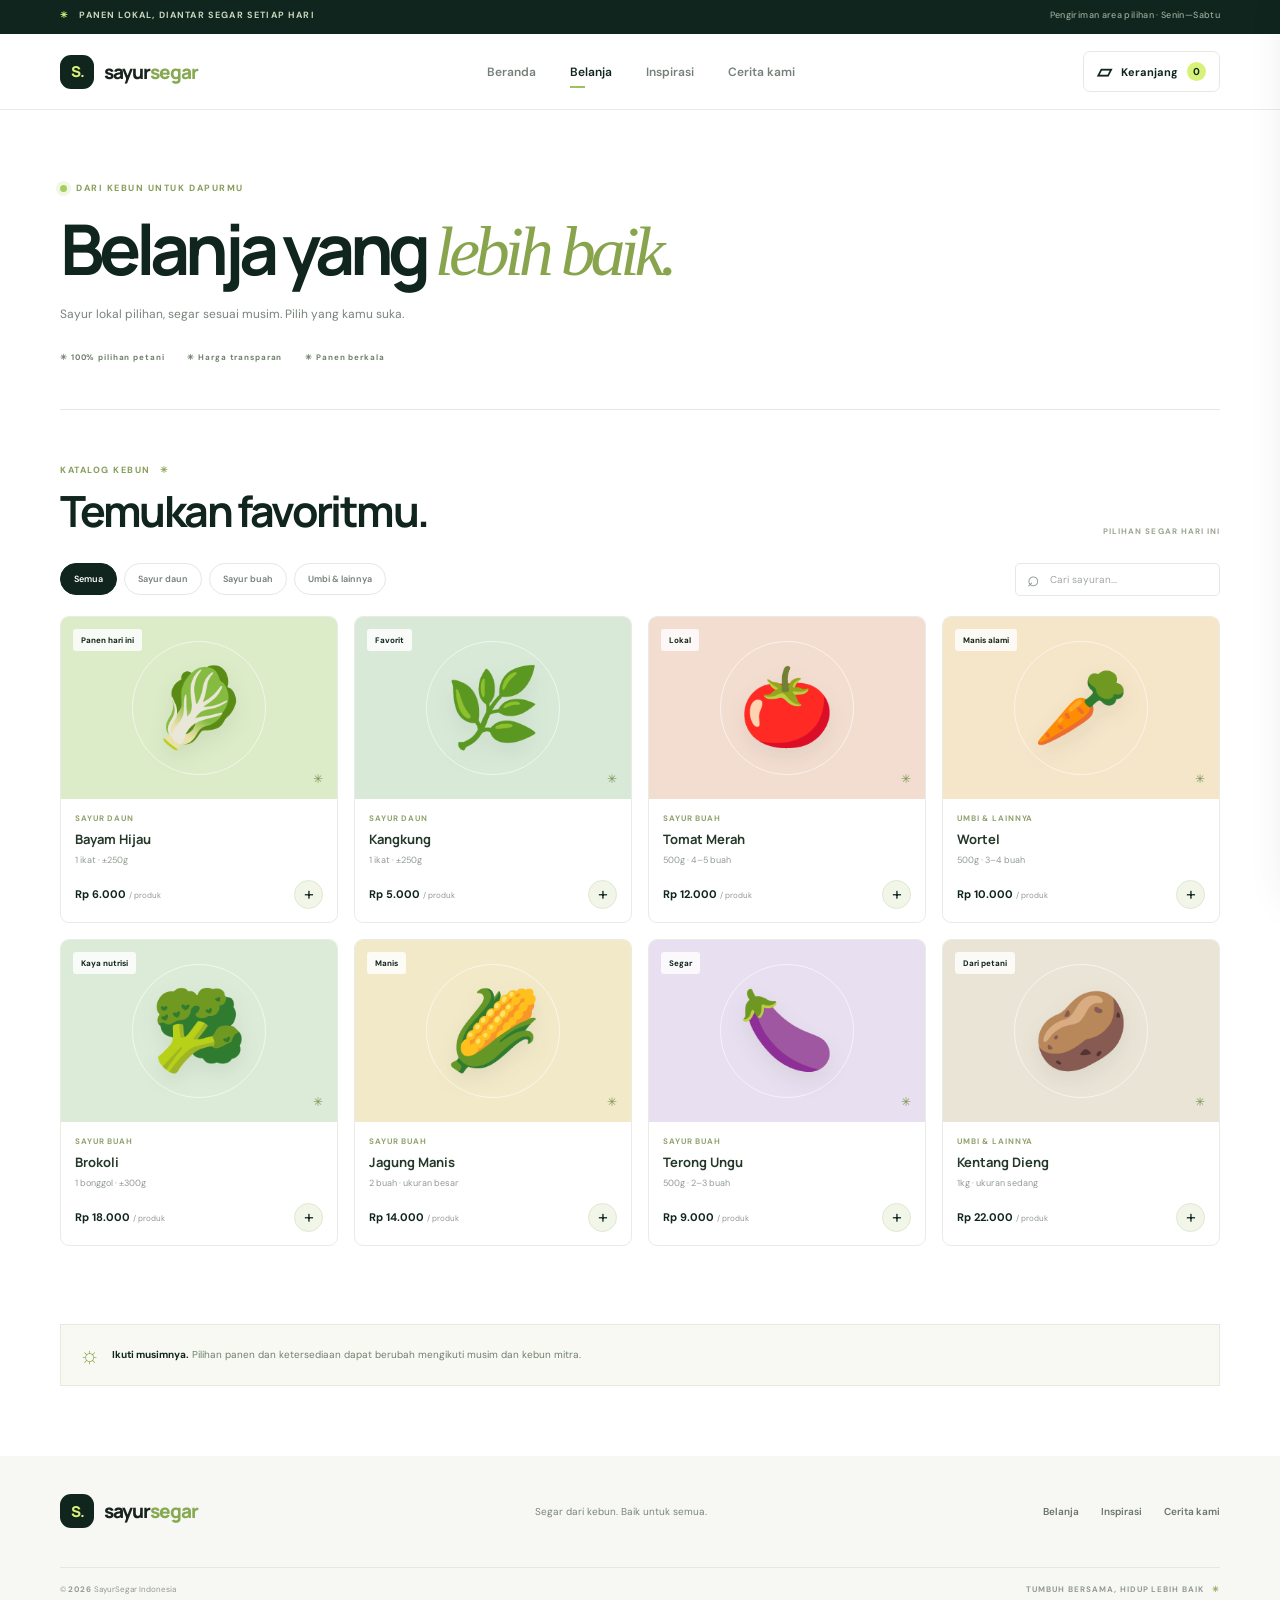
==== produk.html @ 044758dc "Upgrade SayurSegar to modern multi-page Indonesian market website" ====
<!doctype html>
<html lang="id"><head><meta charset="utf-8"><meta name="viewport" content="width=device-width, initial-scale=1"><meta name="theme-color" content="#10251d"><meta name="description" content="Belanja sayuran lokal segar dari petani Indonesia di SayurSegar."><title>Belanja Sayur — SayurSegar</title><link rel="preconnect" href="https://fonts.googleapis.com"><link rel="preconnect" href="https://fonts.gstatic.com" crossorigin><link href="https://fonts.googleapis.com/css2?family=DM+Sans:wght@400;500;600;700&family=Manrope:wght@500;600;700;800&display=swap" rel="stylesheet"><link rel="stylesheet" href="styles.css"><script src="app.js" defer></script></head>
<body><div class="topline"><span>✳</span> PANEN LOKAL, DIANTAR SEGAR SETIAP HARI <span class="topline-right">Pengiriman area pilihan · Senin—Sabtu</span></div><header class="site-header"><a class="brand" href="index.html"><span class="brand-icon">S.</span><span>sayur<span>segar</span></span></a><nav class="main-nav" aria-label="Navigasi utama"><a href="index.html">Beranda</a><a class="active" href="produk.html">Belanja</a><a href="resep.html">Inspirasi</a><a href="tentang.html">Cerita kami</a></nav><button class="cart-button" data-open-cart aria-label="Buka keranjang"><span class="cart-symbol">▱</span><span>Keranjang</span><span class="cart-count" id="cart-count">0</span></button></header>
<main><section class="page-hero wrap"><p class="eyebrow"><span class="pulse-dot"></span> DARI KEBUN UNTUK DAPURMU</p><h1>Belanja yang <em>lebih baik.</em></h1><p>Sayur lokal pilihan, segar sesuai musim. Pilih yang kamu suka.</p><div class="page-hero-meta"><span>✳ 100% pilihan petani</span><span>✳ Harga transparan</span><span>✳ Panen berkala</span></div></section><section class="section wrap catalog"><div class="section-head"><div><p class="eyebrow">KATALOG KEBUN <span>✳</span></p><h2>Temukan favoritmu.</h2></div><span class="catalog-note">PILIHAN SEGAR HARI INI</span></div><div class="product-toolbar"><div class="category-list" role="group" aria-label="Filter kategori"><button class="category-chip active" data-category="Semua">Semua</button><button class="category-chip" data-category="Daun">Sayur daun</button><button class="category-chip" data-category="Buah">Sayur buah</button><button class="category-chip" data-category="Umbi">Umbi & lainnya</button></div><label class="search-box"><span aria-hidden="true">⌕</span><input id="search-input" type="search" placeholder="Cari sayuran..." aria-label="Cari sayuran"></label></div><div class="product-grid" id="daftar-produk" aria-live="polite"></div></section><section class="season-note wrap"><span>☼</span><p><strong>Ikuti musimnya.</strong> Pilihan panen dan ketersediaan dapat berubah mengikuti musim dan kebun mitra.</p></section></main>
<footer class="site-footer"><div class="footer-main"><a class="brand" href="index.html"><span class="brand-icon">S.</span><span>sayur<span>segar</span></span></a><p>Segar dari kebun. Baik untuk semua.</p><nav aria-label="Navigasi footer"><a href="produk.html">Belanja</a><a href="resep.html">Inspirasi</a><a href="tentang.html">Cerita kami</a></nav></div><div class="footer-bottom"><span>© <span data-year></span> SayurSegar Indonesia</span><span>TUMBUH BERSAMA, HIDUP LEBIH BAIK <b>✳</b></span></div></footer><div class="toast" id="toast" role="status" aria-live="polite"></div><aside class="cart-drawer" id="cart-drawer" aria-label="Keranjang belanja" aria-hidden="true"><div class="drawer-header"><div><p class="eyebrow">PILIHANMU</p><h2>Keranjang</h2></div><button class="close-cart" data-close-cart aria-label="Tutup keranjang">×</button></div><div class="cart-items" id="cart-items"></div><div class="cart-footer"><div class="cart-total"><span>Total belanja</span><strong id="cart-total">Rp0</strong></div><button class="checkout-button" id="checkout-button">Lanjut pesan <span>↗</span></button><p class="checkout-note">Ongkir dihitung saat konfirmasi pesanan.</p></div></aside><div class="drawer-backdrop" id="drawer-backdrop"></div></body></html>
---- styles.css ----
@import url('https://fonts.googleapis.com/css2?family=DM+Sans:wght@400;500;600;700&family=Manrope:wght@500;600;700;800&display=swap');
:root{--forest:#10251d;--forest-2:#18382a;--moss:#7d9b55;--lime:#d8f279;--paper:#f6f7f1;--ink:#17231c;--muted:#758078;--line:#e6e9e1;--white:#fff;--serif:Georgia,'Times New Roman',serif}*{box-sizing:border-box}html{scroll-behavior:smooth;scroll-padding-top:90px}body{margin:0;color:var(--ink);background:#fff;font-family:'DM Sans',sans-serif;-webkit-font-smoothing:antialiased}button,input{font:inherit}button,a{-webkit-tap-highlight-color:transparent}a{color:inherit;text-decoration:none}.wrap{width:min(1160px,calc(100% - 64px));margin-inline:auto}.topline{height:34px;background:var(--forest);color:#c9d5bd;padding:9px max(32px,calc((100% - 1160px)/2));font-size:9px;font-weight:700;letter-spacing:.13em}.topline>span:first-child{color:var(--lime);padding-right:7px}.topline-right{float:right;color:#9da99c;font-weight:500;letter-spacing:.04em}.site-header{position:sticky;z-index:10;top:0;height:76px;padding:0 max(32px,calc((100% - 1160px)/2));display:flex;align-items:center;justify-content:space-between;background:#ffffffed;border-bottom:1px solid #e8ebe4;backdrop-filter:blur(16px)}.brand{display:inline-flex;align-items:center;gap:10px;font-family:Manrope,sans-serif;font-size:19px;font-weight:800;letter-spacing:-1px}.brand>span:last-child>span{color:#86a951}.brand-icon{display:grid;place-items:center;width:34px;height:34px;border-radius:11px;background:var(--forest);color:var(--lime);font-size:15px;letter-spacing:-1px}.main-nav{display:flex;align-items:center;gap:34px;color:#758078;font-size:12px;font-weight:600}.main-nav a{position:relative;padding:10px 0;transition:color .2s}.main-nav a:hover,.main-nav a.active{color:var(--forest)}.main-nav a.active:after{position:absolute;content:'';bottom:2px;left:0;width:15px;height:2px;background:#a0bf65}.cart-button{display:flex;align-items:center;gap:9px;padding:10px 13px;border:1px solid var(--line);border-radius:7px;background:white;color:var(--forest);font-size:11px;font-weight:700;cursor:pointer}.cart-symbol{font-size:19px;line-height:12px}.cart-count{display:grid;place-items:center;min-width:19px;height:19px;padding:0 4px;border-radius:20px;background:var(--lime);color:var(--forest);font-size:10px}.hero{position:relative;min-height:535px;display:grid;grid-template-columns:1fr .95fr;align-items:center;padding-top:45px;padding-bottom:58px}.hero-content{position:relative;z-index:2;padding-left:34px}.eyebrow{display:flex;align-items:center;gap:9px;margin:0 0 18px;color:#879e5b;font-size:9px;font-weight:700;letter-spacing:.17em}.pulse-dot{width:7px;height:7px;border-radius:50%;background:#a7cd60;box-shadow:0 0 0 4px #a7cd602b}.hero h1,.page-hero h1{margin:0;color:var(--forest);font-family:Manrope,sans-serif;font-size:clamp(54px,7vw,86px);font-weight:700;line-height:1.04;letter-spacing:-.075em}.hero h1 span{color:#8aa852}.hero-description{max-width:405px;margin:20px 0 25px;color:#78837a;font-size:13px;line-height:1.8}.hero-actions{display:flex;align-items:center;gap:25px}.button{display:inline-flex;align-items:center;gap:24px;padding:14px 17px;border-radius:6px;font-size:11px;font-weight:700;transition:transform .2s,background .2s}.button:hover{transform:translateY(-2px)}.button-lime{background:var(--lime);color:var(--forest)}.button-lime:hover{background:#c9e76b}.button span{font-size:16px}.quiet-link,.arrow-link{color:var(--forest);font-size:11px;font-weight:700}.quiet-link span{padding-left:6px}.hero-stat{display:flex;align-items:center;gap:10px;margin-top:30px}.stat-avatars{display:flex;padding-left:4px}.stat-avatars span{display:grid;place-items:center;width:27px;height:27px;margin-left:-4px;border:2px solid #fff;border-radius:50%;background:#edf1e5;font-size:12px}.hero-stat p{margin:0;color:#7a847c;font-size:10px}.hero-stat strong{color:var(--forest)}.hero-visual{position:relative;min-height:400px;display:grid;place-items:center;overflow:hidden;background:radial-gradient(ellipse at center,#203f2d 0%,#142e22 49%,transparent 70%)}.hero-visual:before{position:absolute;content:'';inset:30px 10px 15px;border:1px solid #92b16c26;border-radius:48% 52% 43% 57%/53% 44% 56% 47%;transform:rotate(-12deg)}.orbit{position:absolute;width:322px;height:322px;border:1px solid #c7e77d26;border-radius:50%}.orbit-a{transform:scaleX(1.34) rotate(34deg)}.orbit-b{transform:scaleX(.72) rotate(-35deg)}.hero-glow{position:absolute;width:190px;height:190px;border-radius:50%;background:#b4d76828;filter:blur(30px)}.hero-produce{position:relative;z-index:1;display:grid;place-items:center;width:240px;height:240px;border:1px solid #d5ef852e;border-radius:47% 53% 52% 48%;background:radial-gradient(circle at 35% 29%,#355b3d,#163725 68%);box-shadow:0 0 70px #a9d05d24,inset 0 0 40px #d7ed9f13;font-size:126px;animation:float 6s ease-in-out infinite}.hero-produce:after{position:absolute;content:'✳';right:22px;top:21px;color:var(--lime);font-size:16px}.floating-chip{position:absolute;z-index:2;padding:10px 13px;border:1px solid #eff6e72b;border-radius:5px;background:#173527d9;color:#edf3df;font-size:9px;font-weight:600;backdrop-filter:blur(8px)}.floating-chip span{padding-right:5px;color:var(--lime)}.chip-one{top:73px;right:9px}.chip-two{bottom:83px;left:5px}.visual-index{position:absolute;right:4px;bottom:28px;color:#91a08e;font-size:8px;letter-spacing:.13em}.visual-index i{display:inline-block;width:28px;height:1px;margin:0 8px 3px;background:#a7c974}.hero-bottom-label{position:absolute;bottom:16px;left:34px;color:#8f998e;font-size:8px;font-weight:700;letter-spacing:.16em}.hero-bottom-label span{padding-left:8px;color:#92ad62}.ticker{overflow:hidden;padding:15px 0;background:#f0f3e8;color:var(--forest);white-space:nowrap}.ticker div{width:max-content;animation:marquee 35s linear infinite;font-size:9px;font-weight:700;letter-spacing:.13em}.ticker span{padding:0 25px;color:#8eaa59}.section{padding-top:83px;padding-bottom:78px}.section-head{display:flex;align-items:flex-end;justify-content:space-between}.section-head .eyebrow{margin-bottom:11px}.section-head .eyebrow span{color:#8faa5a}.section-head h2,.editorial-copy h2,.recipe-promo h2,.values-inner h2,.about-cta h2{margin:0;color:var(--forest);font-family:Manrope,sans-serif;font-size:clamp(28px,4vw,43px);line-height:1.12;letter-spacing:-.06em}.section-head h2 em,.editorial-copy h2 em,.values-inner h2 em,.about-cta h2 em{color:#88a54e;font-family:var(--serif);font-weight:400}.arrow-link{padding-bottom:5px}.arrow-link span{padding-left:10px;font-size:16px}.section-lead{margin:10px 0 25px;color:#7b847d;font-size:11px}.product-grid{display:grid;grid-template-columns:repeat(4,minmax(0,1fr));gap:16px}.product-card{overflow:hidden;border:1px solid #e9ece5;border-radius:9px;background:#fff;transition:transform .25s,border-color .25s,box-shadow .25s}.product-card:hover{transform:translateY(-5px);border-color:#d6dfc9;box-shadow:0 16px 30px #152b1d0d}.product-image{position:relative;height:182px;display:grid;place-items:center;overflow:hidden;background:var(--product-bg,#eef2e5)}.product-image:before{position:absolute;content:'';width:132px;height:132px;border:1px solid #ffffff95;border-radius:50%}.product-image>span[role=img]{position:relative;z-index:1;font-size:77px;filter:drop-shadow(0 9px 10px #213b2514);transition:transform .3s}.product-card:hover .product-image>span[role=img]{transform:scale(1.08) rotate(-4deg)}.product-badge{position:absolute;z-index:2;top:12px;left:12px;padding:6px 8px;border-radius:3px;background:#ffffffcf;color:var(--forest);font-size:8px;font-weight:700}.product-orbit{position:absolute;right:14px;bottom:12px;color:#7c9653;font-size:12px}.product-info{padding:14px 14px 13px}.product-category{margin:0 0 7px;color:#91a26e;font-size:8px;font-weight:700;letter-spacing:.11em;text-transform:uppercase}.product-title{margin:0;color:#24382a;font-family:Manrope,sans-serif;font-size:13px;font-weight:700}.product-weight{margin:6px 0 14px;color:#929b92;font-size:9px}.product-bottom{display:flex;align-items:center;justify-content:space-between}.product-price{color:var(--forest);font-size:11px;font-weight:700}.product-price small{color:#929a92;font-size:8px;font-weight:400}.add-button{width:29px;height:29px;border:1px solid #dfe8d2;border-radius:50%;background:#f2f6e8;color:var(--forest);font-size:18px;line-height:1;cursor:pointer;transition:all .2s}.add-button:hover{border-color:var(--forest);background:var(--forest);color:white}.editorial{min-height:385px;margin-bottom:85px;display:grid;grid-template-columns:1fr 1fr;align-items:center;background:var(--paper)}.editorial-art{position:relative;min-height:385px;display:grid;place-items:center;overflow:hidden;background:#dfe8ce}.editorial-art:before,.editorial-art:after{position:absolute;content:'';width:280px;height:280px;border:1px solid #4f70451f;border-radius:50%}.editorial-art:after{width:370px;height:370px}.editorial-emoji{position:relative;z-index:1;font-size:142px;filter:drop-shadow(0 15px 15px #273c201b);transform:rotate(-12deg)}.editorial-stamp{position:absolute;z-index:2;left:27px;top:27px;width:82px;height:82px;display:grid;place-content:center;border:1px solid #46633e;color:#37583a;text-align:center;font-size:9px;font-weight:700;line-height:1.4;letter-spacing:.08em;transform:rotate(-10deg)}.editorial-stamp b{font-size:13px}.editorial-caption{position:absolute;right:24px;bottom:21px;color:#66804e;font-size:8px;font-weight:700;letter-spacing:.16em}.editorial-copy{padding:45px 55px}.editorial-copy .eyebrow{margin-bottom:14px}.editorial-copy h2{font-size:42px}.editorial-copy>p:not(.eyebrow){max-width:365px;margin:16px 0 21px;color:#758078;font-size:11px;line-height:1.8}.button-outline{border:1px solid #dce2d5;color:var(--forest)}.recipe-promo{position:relative;min-height:278px;margin-bottom:86px;padding:41px 50px;display:flex;align-items:center;justify-content:space-between;overflow:hidden;border-radius:8px;background:var(--forest);color:#fff}.recipe-promo:after{position:absolute;content:'';width:410px;height:410px;right:10%;top:-180px;border:1px solid #d9ef8730;border-radius:50%;box-shadow:0 0 0 38px #d9ef8708,0 0 0 82px #d9ef8705}.recipe-promo .eyebrow{color:#c6d99d}.recipe-promo h2{color:#fff;font-size:34px}.recipe-promo>div:first-child>p:not(.eyebrow){margin:12px 0 18px;color:#b8c5b7;font-size:10px}.recipe-art{position:relative;z-index:1;width:250px;height:200px;display:grid;place-items:center}.recipe-orb{display:grid;place-items:center;width:143px;height:143px;border-radius:50%;background:radial-gradient(circle at 35% 25%,#53784b,#244632);box-shadow:0 0 60px #c5e77721;font-size:77px}.recipe-sprig{position:absolute;right:14px;top:5px;font-size:45px;transform:rotate(22deg)}.recipe-number{position:absolute;bottom:0;right:0;color:#9db28a;font-size:8px;font-weight:700;letter-spacing:.14em}.site-footer{padding:0 max(32px,calc((100% - 1160px)/2));background:#f7f8f3}.footer-main{min-height:112px;display:flex;align-items:center;justify-content:space-between;border-bottom:1px solid #e4e8df}.footer-main>p{color:#7b857b;font-size:10px}.footer-main nav{display:flex;gap:22px;color:#68756a;font-size:10px;font-weight:600}.footer-main nav a:hover{color:var(--forest)}.footer-bottom{min-height:43px;display:flex;align-items:center;justify-content:space-between;color:#929b91;font-size:8px}.footer-bottom span:last-child{font-weight:700;letter-spacing:.12em}.footer-bottom b{padding-left:5px;color:#91aa5d}.page-hero{position:relative;padding-top:72px;padding-bottom:47px;border-bottom:1px solid var(--line)}.page-hero h1{font-size:clamp(46px,6vw,70px)}.page-hero h1 em{color:#88a54e;font-family:var(--serif);font-weight:400}.page-hero>p:not(.eyebrow){max-width:550px;margin:15px 0 0;color:#78837a;font-size:12px;line-height:1.8}.page-hero-meta{display:flex;gap:23px;margin-top:27px;color:#71806e;font-size:8px;font-weight:700;letter-spacing:.11em}.catalog{padding-top:54px}.catalog-note{color:#9ba48f;font-size:8px;font-weight:700;letter-spacing:.13em}.product-toolbar{display:flex;align-items:center;justify-content:space-between;gap:15px;margin:27px 0 20px}.category-list{display:flex;flex-wrap:wrap;gap:7px}.category-chip{padding:9px 13px;border:1px solid var(--line);border-radius:30px;background:#fff;color:#758078;font-size:9px;font-weight:600;cursor:pointer;transition:all .2s}.category-chip:hover,.category-chip.active{border-color:var(--forest);background:var(--forest);color:white}.search-box{display:flex;align-items:center;gap:8px;width:205px;padding:8px 11px;border:1px solid var(--line);border-radius:5px;color:#879188}.search-box>span{font-size:21px;line-height:14px}.search-box input{width:100%;border:0;outline:0;color:var(--ink);font-size:10px}.search-box input::placeholder{color:#a0a8a0}.season-note{display:flex;align-items:center;gap:12px;margin-bottom:70px;padding:15px 18px;border:1px solid #e5eadc;background:#f7f9f2;color:#70806f}.season-note>span{color:#8da752;font-size:23px}.season-note p{margin:0;font-size:10px}.season-note strong{color:var(--forest)}.inspiration-hero{padding-bottom:47px;background:radial-gradient(ellipse at 90% 15%,#f0f4e4 0%,transparent 42%)}.recipe-grid{display:grid;grid-template-columns:1.2fr 1fr 1fr;gap:17px;margin-top:27px}.recipe-card{border:1px solid var(--line);background:#fff}.recipe-card-art{position:relative;height:205px;display:grid;place-items:center;overflow:hidden}.recipe-card-art:before{position:absolute;content:'';width:155px;height:155px;border:1px solid #ffffff85;border-radius:50%}.recipe-card-art>span{position:relative;z-index:1;font-size:84px;filter:drop-shadow(0 10px 12px #263b2419)}.recipe-card-art>b{position:absolute;top:14px;left:14px;color:#52684d;font-size:8px;letter-spacing:.12em}.art-soup{background:#e8edda}.art-stir{background:#e2ecdf}.art-bowl{background:#eee7d9}.recipe-card-copy{padding:19px}.recipe-card-copy .eyebrow{margin-bottom:9px;font-size:8px}.recipe-card-copy h3{margin:0;color:var(--forest);font-family:Manrope,sans-serif;font-size:17px;line-height:1.35;letter-spacing:-.04em}.recipe-card-copy>p:not(.eyebrow){color:#7c857d;font-size:10px;line-height:1.7}.recipe-tags{display:flex;gap:6px;margin-top:15px}.recipe-tags span{padding:5px 8px;border-radius:3px;background:#f2f5eb;color:#667752;font-size:8px}.recipe-quote{margin-bottom:77px;padding:25px 32px;display:flex;align-items:center;gap:18px;background:#f4f6ed}.recipe-quote>span{color:#92ad5e;font-family:var(--serif);font-size:57px;line-height:.7}.recipe-quote p{flex:1;color:var(--forest);font-family:Manrope,sans-serif;font-size:17px;line-height:1.55}.recipe-quote p em{color:#849e54;font-family:var(--serif);font-weight:400}.recipe-quote>a{color:var(--forest);font-size:10px;font-weight:700}.about-hero{min-height:380px;padding-top:73px;overflow:hidden}.about-hero>p:not(.eyebrow){max-width:480px}.about-hero-art{position:absolute;right:10%;top:46px;width:280px;height:280px;display:grid;place-items:center;border:1px solid #e4e9d8;border-radius:50%;background:radial-gradient(circle,#f0f4e5,#fff 70%)}.about-hero-art>span{font-size:128px;filter:drop-shadow(0 12px 14px #233c251a)}.about-hero-art>i{position:absolute;right:32px;top:39px;color:#8da957;font-size:22px;font-style:normal}.about-hero-art>b{position:absolute;bottom:31px;left:19px;color:#829957;font-size:8px;line-height:1.5;letter-spacing:.14em}.values-section{padding:58px 0;background:#f5f7ef}.values-inner{display:grid;grid-template-columns:1fr 1fr;gap:60px;align-items:center}.values-inner h2{font-size:35px}.values-text{max-width:460px;margin:0;color:#758078;font-size:11px;line-height:1.9}.values-grid{display:grid;grid-template-columns:repeat(4,1fr);margin-top:27px;border-top:1px solid var(--line);border-bottom:1px solid var(--line)}.values-grid article{min-height:155px;padding:20px 16px;border-right:1px solid var(--line)}.values-grid article:first-child{padding-left:0}.values-grid article:last-child{border:0}.values-grid article>span{display:block;margin-bottom:20px;color:#93a66e;font-size:9px;font-weight:700;letter-spacing:.12em}.values-grid b{color:var(--forest);font-family:Manrope,sans-serif;font-size:12px}.values-grid p{margin:8px 0 0;color:#7f8980;font-size:9px;line-height:1.7}.about-cta{position:relative;margin-bottom:80px;padding:40px 45px;background:var(--forest);overflow:hidden}.about-cta:after{position:absolute;content:'✳';right:90px;top:-47px;color:#d9f17d12;font-size:230px}.about-cta .eyebrow{color:#bfd29c}.about-cta h2{margin-bottom:20px;color:#fff;font-size:36px}.about-cta h2 em{color:var(--lime)}.empty-state{grid-column:1/-1;padding:44px 10px;text-align:center;color:#818b81;font-size:13px}.toast{position:fixed;z-index:22;left:50%;bottom:25px;transform:translate(-50%,20px);padding:12px 18px;border-radius:6px;background:var(--forest);color:#fff;font-size:11px;opacity:0;pointer-events:none;transition:all .25s}.toast.show{transform:translate(-50%,0);opacity:1}.cart-drawer{position:fixed;z-index:31;top:0;right:0;width:min(410px,100%);height:100dvh;padding:25px;display:flex;flex-direction:column;background:#fff;box-shadow:-12px 0 40px #10221718;transform:translateX(105%);transition:transform .3s ease}.cart-drawer.open{transform:translateX(0)}.drawer-backdrop{position:fixed;z-index:30;inset:0;background:#0d1b1280;opacity:0;pointer-events:none;transition:opacity .3s}.drawer-backdrop.show{opacity:1;pointer-events:auto}.drawer-header{display:flex;align-items:center;justify-content:space-between;padding-bottom:18px;border-bottom:1px solid var(--line)}.drawer-header .eyebrow{margin:0 0 5px}.drawer-header h2{margin:0;color:var(--forest);font-family:Manrope,sans-serif;font-size:24px}.close-cart{width:34px;height:34px;border:0;border-radius:50%;background:#f2f4ee;color:var(--forest);font-size:24px;cursor:pointer}.cart-items{flex:1;overflow:auto;padding:12px 0}.cart-empty{padding:35px 5px;text-align:center;color:#828c82;font-size:12px;line-height:1.8}.cart-row{display:flex;align-items:center;gap:12px;padding:13px 0;border-bottom:1px solid #f0f2ed}.cart-product-emoji{display:grid;place-items:center;width:50px;height:50px;border-radius:7px;background:#f4f6ed;font-size:26px}.cart-product-info{flex:1}.cart-product-info strong{display:block;color:#344639;font-size:11px}.cart-product-info small{color:#8b958c;font-size:9px}.quantity-control{display:flex;align-items:center;gap:9px}.quantity-control button{width:24px;height:24px;border:1px solid var(--line);border-radius:50%;background:#fff;color:var(--forest);cursor:pointer}.quantity-control span{min-width:12px;text-align:center;font-size:10px}.cart-footer{border-top:1px solid var(--line);padding-top:17px}.cart-total{display:flex;justify-content:space-between;align-items:center;margin-bottom:15px;color:#5d6b60;font-size:12px}.cart-total strong{color:var(--forest);font-size:15px}.checkout-button{width:100%;display:flex;align-items:center;justify-content:space-between;padding:14px 16px;border:0;border-radius:5px;background:var(--forest);color:#fff;font-weight:700;font-size:11px;cursor:pointer}.checkout-button:hover{background:#244834}.checkout-note{text-align:center;color:#99a098;font-size:9px}
@keyframes float{0%,100%{transform:translateY(0) rotate(-3deg)}50%{transform:translateY(-12px) rotate(3deg)}}@keyframes marquee{to{transform:translateX(-50%)}}
@media(max-width:850px){.wrap{width:min(100% - 42px,720px)}.site-header{padding:0 21px}.main-nav{gap:17px}.hero{min-height:490px;padding-top:25px}.hero-content{padding-left:5px}.hero-visual{min-height:350px}.hero-produce{width:200px;height:200px;font-size:105px}.orbit{width:260px;height:260px}.chip-one{right:0}.product-grid{grid-template-columns:repeat(2,minmax(0,1fr))}.editorial{min-height:330px}.editorial-art{min-height:330px}.editorial-copy{padding:32px}.recipe-grid{grid-template-columns:1fr 1fr}.recipe-feature{grid-column:1/-1;display:grid;grid-template-columns:1fr 1fr}.recipe-feature .recipe-card-art{height:100%}.about-hero-art{right:2%;width:225px;height:225px}.about-hero-art>span{font-size:98px}.values-grid{grid-template-columns:repeat(2,1fr)}.values-grid article:nth-child(2){border-right:0}.values-grid article:nth-child(3){padding-left:0}.recipe-promo{padding:35px}.footer-main{gap:15px}.footer-main>p{font-size:9px}}
@media(max-width:600px){.topline{height:31px;padding:9px 15px;font-size:7px}.topline-right{display:none}.site-header{height:65px;padding:0 16px}.brand{font-size:17px}.brand-icon{width:30px;height:30px}.main-nav{position:fixed;z-index:9;right:0;bottom:0;left:0;height:58px;justify-content:space-around;gap:3px;border-top:1px solid var(--line);background:#ffffffed;backdrop-filter:blur(15px)}.main-nav a{padding:9px 4px;font-size:9px}.cart-button{gap:6px;padding:8px}.cart-button>span:nth-child(2){display:none}.wrap{width:calc(100% - 34px)}.hero{display:flex;flex-direction:column;align-items:stretch;padding:45px 0 49px}.hero-content{padding:0 2px}.hero h1{font-size:clamp(50px,14vw,70px)}.hero-description{max-width:340px;font-size:12px}.hero-actions{gap:15px}.button{gap:14px;padding:13px 14px;font-size:10px}.quiet-link{font-size:9px}.hero-stat{margin-top:22px}.hero-visual{min-height:295px;margin-top:20px}.hero-produce{width:180px;height:180px;font-size:92px}.orbit{width:240px;height:240px}.chip-one{top:37px;right:1px}.chip-two{bottom:45px;left:0}.visual-index{bottom:10px}.hero-bottom-label{left:2px;bottom:13px;font-size:7px}.ticker{padding:13px 0}.ticker div{font-size:8px}.ticker span{padding:0 14px}.section{padding-top:58px;padding-bottom:56px}.section-head{align-items:flex-end;gap:10px}.section-head h2{font-size:29px}.section-head .eyebrow{font-size:8px}.arrow-link{white-space:nowrap;font-size:9px}.arrow-link span{padding-left:3px}.section-lead{font-size:10px}.product-grid{gap:10px}.product-image{height:140px}.product-image>span[role=img]{font-size:62px}.product-image:before{width:105px;height:105px}.product-info{padding:11px}.product-title{font-size:11px}.product-weight{font-size:8px}.product-price{font-size:9px}.product-price small{font-size:7px}.product-badge{top:8px;left:8px;padding:5px 6px;font-size:7px}.add-button{width:27px;height:27px}.editorial{display:flex;flex-direction:column;margin-bottom:56px}.editorial-art{width:100%;min-height:255px}.editorial-emoji{font-size:112px}.editorial-copy{padding:28px 23px 31px}.editorial-copy h2{font-size:35px}.editorial-copy>p:not(.eyebrow){font-size:10px}.recipe-promo{min-height:260px;margin-bottom:58px;padding:28px 22px}.recipe-promo h2{font-size:27px}.recipe-promo>div:first-child>p:not(.eyebrow){max-width:220px;font-size:9px;line-height:1.6}.recipe-art{position:absolute;right:-42px;bottom:3px;width:170px;height:150px;opacity:.72}.recipe-orb{width:102px;height:102px;font-size:56px}.recipe-sprig{right:8px;font-size:30px}.recipe-number{font-size:7px}.site-footer{padding:0 17px 58px}.footer-main{min-height:100px;flex-wrap:wrap;justify-content:space-between;padding:15px 0}.footer-main>p{order:3;flex-basis:100%;margin:0}.footer-main nav{gap:13px;font-size:9px}.footer-bottom{font-size:7px}.footer-bottom span:last-child{display:none}.page-hero{padding-top:51px;padding-bottom:35px}.page-hero h1{font-size:clamp(43px,12vw,60px)}.page-hero>p:not(.eyebrow){font-size:11px}.page-hero-meta{flex-wrap:wrap;gap:9px 15px;font-size:7px}.catalog{padding-top:42px}.catalog-note{display:none}.product-toolbar{align-items:stretch;flex-direction:column;margin:20px 0 15px}.category-list{gap:5px}.category-chip{padding:8px 10px;font-size:8px}.search-box{width:100%}.season-note{margin-bottom:48px;padding:12px}.season-note p{font-size:9px;line-height:1.6}.recipe-grid{grid-template-columns:1fr;gap:12px}.recipe-feature{display:block;grid-column:auto}.recipe-feature .recipe-card-art{height:185px}.recipe-card{display:grid;grid-template-columns:.8fr 1fr}.recipe-card-art{height:100%;min-height:170px}.recipe-card-art>span{font-size:64px}.recipe-card-copy{padding:14px 12px}.recipe-card-copy h3{font-size:14px}.recipe-card-copy>p:not(.eyebrow){font-size:9px}.recipe-tags{flex-wrap:wrap;margin-top:10px}.recipe-quote{margin-bottom:48px;padding:18px;gap:10px;flex-wrap:wrap}.recipe-quote p{font-size:14px}.recipe-quote>a{margin-left:39px}.about-hero{min-height:490px;padding-top:47px}.about-hero-art{top:auto;right:calc(50% - 118px);bottom:19px;width:230px;height:230px}.about-hero-art>span{font-size:104px}.values-section{padding:38px 0}.values-inner{grid-template-columns:1fr;gap:14px}.values-inner h2{font-size:30px}.values-text{font-size:10px}.values-grid{grid-template-columns:1fr 1fr}.values-grid article{min-height:150px;padding:16px 10px}.values-grid article:first-child,.values-grid article:nth-child(3){padding-left:0}.values-grid article>span{margin-bottom:16px}.values-grid b{font-size:10px}.values-grid p{font-size:8px}.about-cta{margin-bottom:50px;padding:30px 24px}.about-cta h2{font-size:31px}.cart-drawer{padding:20px}.toast{bottom:75px}}
@media(prefers-reduced-motion:reduce){*,*::before,*::after{scroll-behavior:auto!important;animation-duration:.01ms!important;animation-iteration-count:1!important;transition-duration:.01ms!important}}
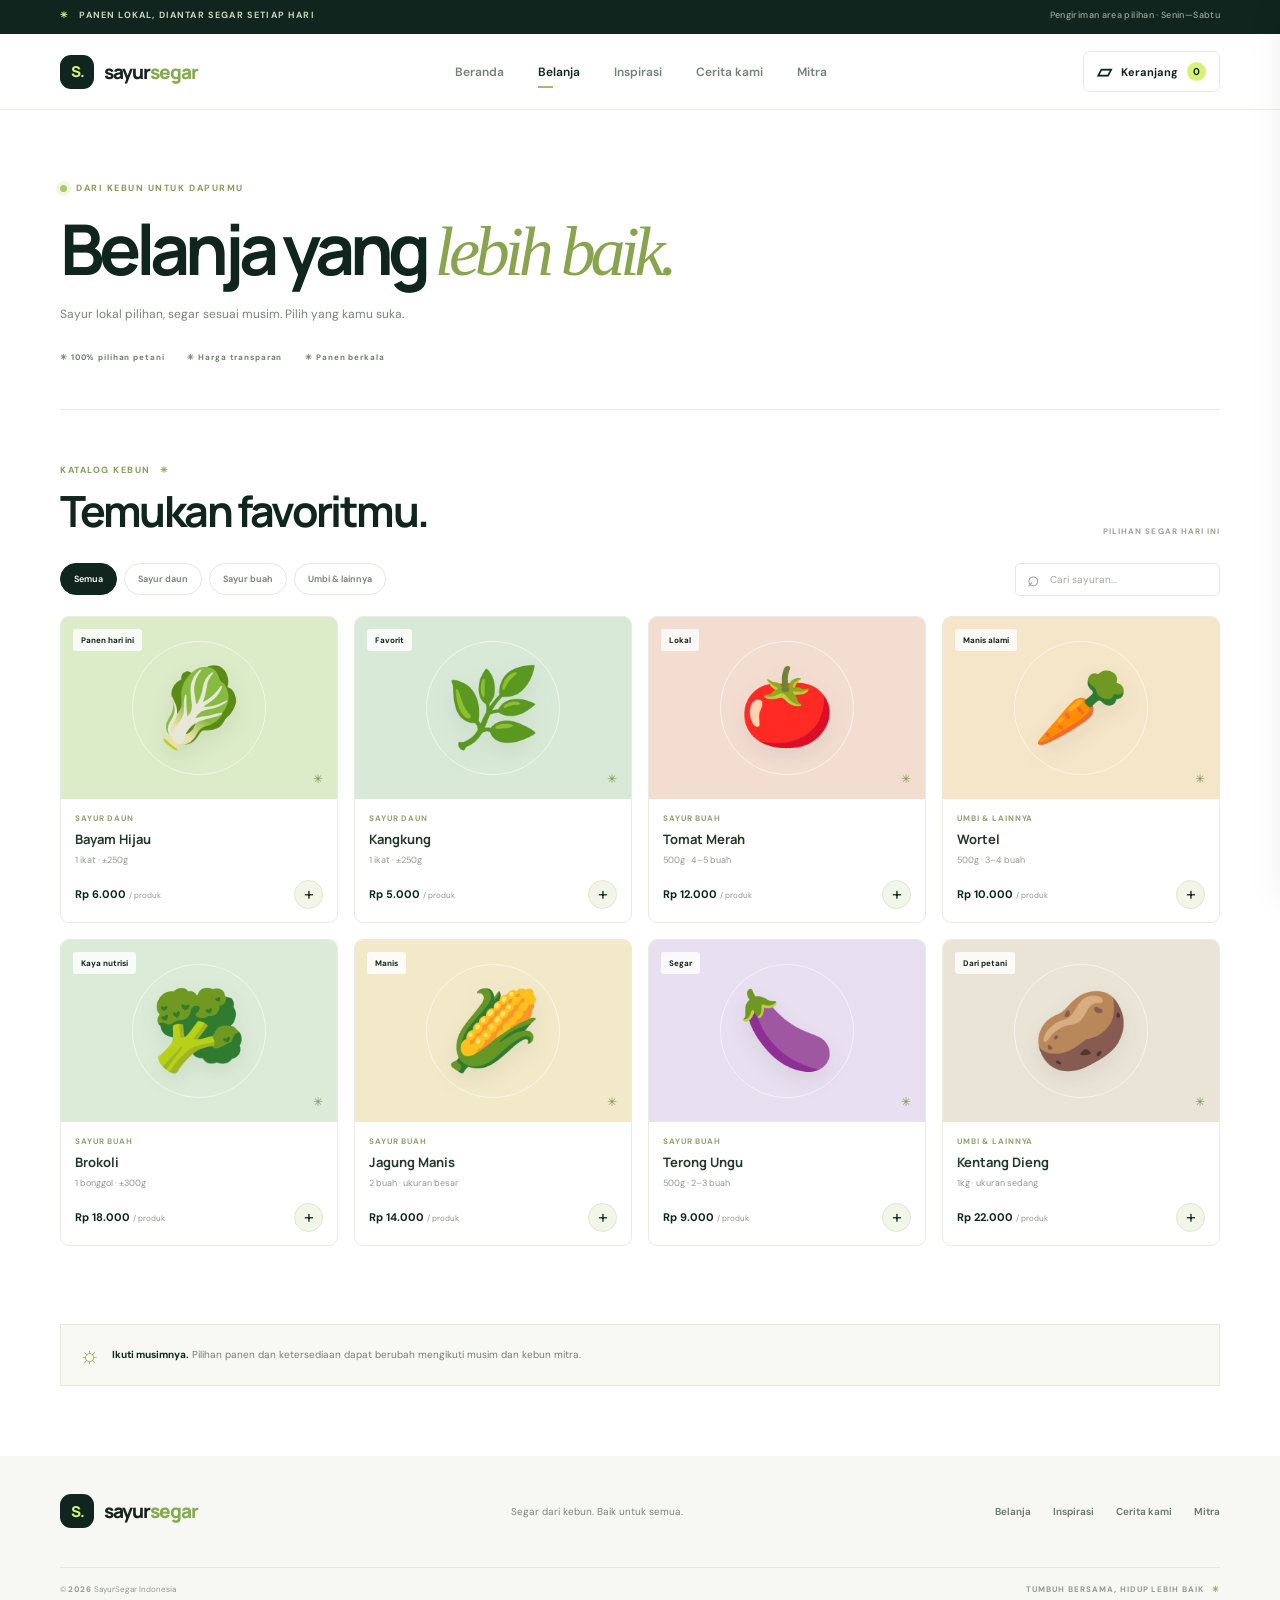
==== commit d203c0e9: "Add partner page for farmer and business collaboration plus updated navigation" ====
--- a/produk.html
+++ b/produk.html
@@ -1,5 +1,5 @@
 <!doctype html>
 <html lang="id"><head><meta charset="utf-8"><meta name="viewport" content="width=device-width, initial-scale=1"><meta name="theme-color" content="#10251d"><meta name="description" content="Belanja sayuran lokal segar dari petani Indonesia di SayurSegar."><title>Belanja Sayur — SayurSegar</title><link rel="preconnect" href="https://fonts.googleapis.com"><link rel="preconnect" href="https://fonts.gstatic.com" crossorigin><link href="https://fonts.googleapis.com/css2?family=DM+Sans:wght@400;500;600;700&family=Manrope:wght@500;600;700;800&display=swap" rel="stylesheet"><link rel="stylesheet" href="styles.css"><script src="app.js" defer></script></head>
-<body><div class="topline"><span>✳</span> PANEN LOKAL, DIANTAR SEGAR SETIAP HARI <span class="topline-right">Pengiriman area pilihan · Senin—Sabtu</span></div><header class="site-header"><a class="brand" href="index.html"><span class="brand-icon">S.</span><span>sayur<span>segar</span></span></a><nav class="main-nav" aria-label="Navigasi utama"><a href="index.html">Beranda</a><a class="active" href="produk.html">Belanja</a><a href="resep.html">Inspirasi</a><a href="tentang.html">Cerita kami</a></nav><button class="cart-button" data-open-cart aria-label="Buka keranjang"><span class="cart-symbol">▱</span><span>Keranjang</span><span class="cart-count" id="cart-count">0</span></button></header>
+<body><div class="topline"><span>✳</span> PANEN LOKAL, DIANTAR SEGAR SETIAP HARI <span class="topline-right">Pengiriman area pilihan · Senin—Sabtu</span></div><header class="site-header"><a class="brand" href="index.html"><span class="brand-icon">S.</span><span>sayur<span>segar</span></span></a><nav class="main-nav" aria-label="Navigasi utama"><a href="index.html">Beranda</a><a class="active" href="produk.html">Belanja</a><a href="resep.html">Inspirasi</a><a href="tentang.html">Cerita kami</a><a href="mitra.html">Mitra</a></nav><button class="cart-button" data-open-cart aria-label="Buka keranjang"><span class="cart-symbol">▱</span><span>Keranjang</span><span class="cart-count" id="cart-count">0</span></button></header>
 <main><section class="page-hero wrap"><p class="eyebrow"><span class="pulse-dot"></span> DARI KEBUN UNTUK DAPURMU</p><h1>Belanja yang <em>lebih baik.</em></h1><p>Sayur lokal pilihan, segar sesuai musim. Pilih yang kamu suka.</p><div class="page-hero-meta"><span>✳ 100% pilihan petani</span><span>✳ Harga transparan</span><span>✳ Panen berkala</span></div></section><section class="section wrap catalog"><div class="section-head"><div><p class="eyebrow">KATALOG KEBUN <span>✳</span></p><h2>Temukan favoritmu.</h2></div><span class="catalog-note">PILIHAN SEGAR HARI INI</span></div><div class="product-toolbar"><div class="category-list" role="group" aria-label="Filter kategori"><button class="category-chip active" data-category="Semua">Semua</button><button class="category-chip" data-category="Daun">Sayur daun</button><button class="category-chip" data-category="Buah">Sayur buah</button><button class="category-chip" data-category="Umbi">Umbi & lainnya</button></div><label class="search-box"><span aria-hidden="true">⌕</span><input id="search-input" type="search" placeholder="Cari sayuran..." aria-label="Cari sayuran"></label></div><div class="product-grid" id="daftar-produk" aria-live="polite"></div></section><section class="season-note wrap"><span>☼</span><p><strong>Ikuti musimnya.</strong> Pilihan panen dan ketersediaan dapat berubah mengikuti musim dan kebun mitra.</p></section></main>
-<footer class="site-footer"><div class="footer-main"><a class="brand" href="index.html"><span class="brand-icon">S.</span><span>sayur<span>segar</span></span></a><p>Segar dari kebun. Baik untuk semua.</p><nav aria-label="Navigasi footer"><a href="produk.html">Belanja</a><a href="resep.html">Inspirasi</a><a href="tentang.html">Cerita kami</a></nav></div><div class="footer-bottom"><span>© <span data-year></span> SayurSegar Indonesia</span><span>TUMBUH BERSAMA, HIDUP LEBIH BAIK <b>✳</b></span></div></footer><div class="toast" id="toast" role="status" aria-live="polite"></div><aside class="cart-drawer" id="cart-drawer" aria-label="Keranjang belanja" aria-hidden="true"><div class="drawer-header"><div><p class="eyebrow">PILIHANMU</p><h2>Keranjang</h2></div><button class="close-cart" data-close-cart aria-label="Tutup keranjang">×</button></div><div class="cart-items" id="cart-items"></div><div class="cart-footer"><div class="cart-total"><span>Total belanja</span><strong id="cart-total">Rp0</strong></div><button class="checkout-button" id="checkout-button">Lanjut pesan <span>↗</span></button><p class="checkout-note">Ongkir dihitung saat konfirmasi pesanan.</p></div></aside><div class="drawer-backdrop" id="drawer-backdrop"></div></body></html>
+<footer class="site-footer"><div class="footer-main"><a class="brand" href="index.html"><span class="brand-icon">S.</span><span>sayur<span>segar</span></span></a><p>Segar dari kebun. Baik untuk semua.</p><nav aria-label="Navigasi footer"><a href="produk.html">Belanja</a><a href="resep.html">Inspirasi</a><a href="tentang.html">Cerita kami</a><a href="mitra.html">Mitra</a></nav></div><div class="footer-bottom"><span>© <span data-year></span> SayurSegar Indonesia</span><span>TUMBUH BERSAMA, HIDUP LEBIH BAIK <b>✳</b></span></div></footer><div class="toast" id="toast" role="status" aria-live="polite"></div><aside class="cart-drawer" id="cart-drawer" aria-label="Keranjang belanja" aria-hidden="true"><div class="drawer-header"><div><p class="eyebrow">PILIHANMU</p><h2>Keranjang</h2></div><button class="close-cart" data-close-cart aria-label="Tutup keranjang">×</button></div><div class="cart-items" id="cart-items"></div><div class="cart-footer"><div class="cart-total"><span>Total belanja</span><strong id="cart-total">Rp0</strong></div><button class="checkout-button" id="checkout-button">Lanjut pesan <span>↗</span></button><p class="checkout-note">Ongkir dihitung saat konfirmasi pesanan.</p></div></aside><div class="drawer-backdrop" id="drawer-backdrop"></div></body></html>
